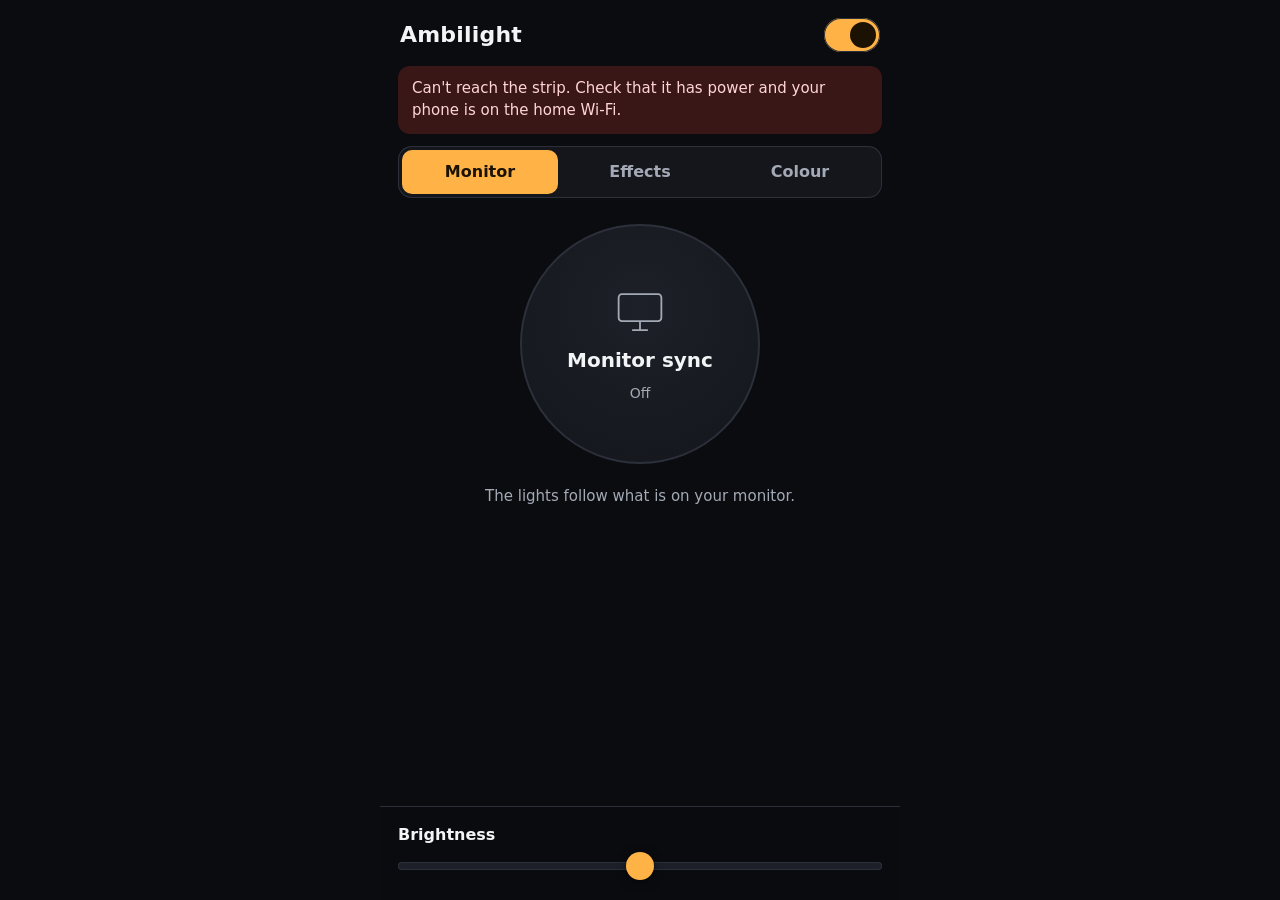
==== board/index.htm @ 8ddd5df8 "Add the phone page that is stored on the WLED board WLED serves /index.htm(.gz) from its own flash, " ====
<!doctype html>
<html lang="en">
<head>
<meta charset="utf-8">
<meta name="viewport" content="width=device-width,initial-scale=1,viewport-fit=cover">
<meta name="color-scheme" content="dark">
<meta name="theme-color" content="#0b0c10">
<meta name="apple-mobile-web-app-capable" content="yes">
<meta name="apple-mobile-web-app-title" content="Ambilight">
<title>Ambilight</title>
<style>
:root{--bg:#0b0c10;--surface:#14161c;--raise:#1d2028;--line:#2b303a;--text:#f3f4f6;--muted:#a3a9b5;
  --accent:#ffb347;--ink:#1b1204;--radius:18px;color-scheme:dark}
*{box-sizing:border-box;-webkit-tap-highlight-color:transparent}
html,body{margin:0;background:var(--bg);color:var(--text);
  font:16px/1.45 -apple-system,BlinkMacSystemFont,"SF Pro Text","Segoe UI",system-ui,sans-serif}
body{min-height:100dvh;max-width:520px;margin:0 auto;padding:env(safe-area-inset-top) 18px 0;
  display:flex;flex-direction:column}
button{font:inherit;color:inherit;cursor:pointer}
:focus-visible{outline:3px solid var(--accent);outline-offset:3px}
.sr{position:absolute;width:1px;height:1px;overflow:hidden;clip:rect(0 0 0 0);white-space:nowrap}

header{display:flex;align-items:center;justify-content:space-between;padding:18px 2px 14px}
h1{margin:0;font-size:22px;font-weight:650;letter-spacing:.2px}
.switch{width:56px;height:34px;border-radius:17px;border:0;background:var(--raise);position:relative;
  box-shadow:inset 0 0 0 1px var(--line);transition:background .2s}
.switch::after{content:"";position:absolute;top:4px;left:4px;width:26px;height:26px;border-radius:50%;
  background:var(--muted);transition:transform .2s,background .2s}
.switch[aria-checked=true]{background:var(--accent)}
.switch[aria-checked=true]::after{transform:translateX(22px);background:var(--ink)}

#banner{margin:0 0 12px;padding:12px 14px;border-radius:12px;background:#3a1717;color:#ffd5d5;font-size:15px}

.tabs{display:grid;grid-template-columns:repeat(3,1fr);gap:4px;padding:4px;border-radius:14px;background:var(--surface);
  box-shadow:inset 0 0 0 1px var(--line)}
.tabs button{min-height:44px;border:0;border-radius:10px;background:transparent;color:var(--muted);font-weight:600}
.tabs button[aria-selected=true]{background:var(--accent);color:var(--ink)}

main{flex:1;padding:26px 0 24px}
section[hidden]{display:none}

/* Monitor */
.hero{display:grid;justify-items:center;gap:22px;text-align:center}
.orb{width:min(64vw,240px);aspect-ratio:1;border-radius:50%;border:2px solid var(--line);
  background:radial-gradient(circle at 50% 35%,var(--raise),var(--surface));display:grid;place-content:center;
  justify-items:center;gap:8px;transition:border-color .25s,box-shadow .25s}
.orb svg{width:54px;height:54px;stroke:var(--muted);fill:none;stroke-width:1.6;transition:stroke .25s}
.orb b{font-size:20px}
.orb small{color:var(--muted);font-size:14px}
.orb[aria-pressed=true]{border-color:var(--accent);box-shadow:0 0 0 7px rgba(255,179,71,.1),0 0 56px rgba(255,179,71,.3)}
.orb[aria-pressed=true] svg{stroke:var(--accent)}
.note{margin:0;color:var(--muted);font-size:15px;max-width:34ch}

/* Effects */
.tiles{list-style:none;margin:0;padding:0;display:grid;grid-template-columns:repeat(2,1fr);gap:10px}
.tile{width:100%;padding:0;border:2px solid transparent;border-radius:var(--radius);background:var(--surface);
  overflow:hidden;text-align:left;box-shadow:inset 0 0 0 1px var(--line)}
.tile i{display:block;height:58px}
.tile span{display:block;padding:10px 12px;font-weight:600}
.tile[aria-pressed=true]{border-color:var(--accent);box-shadow:0 0 24px rgba(255,179,71,.22)}
.sliders{display:grid;gap:4px;margin-top:22px}

/* Colour */
.wheel{position:relative;width:min(78vw,300px);aspect-ratio:1;margin:0 auto;border-radius:50%;touch-action:none;
  background:radial-gradient(circle,#fff 0,rgba(255,255,255,0) 68%),
  conic-gradient(from 90deg,#f00,#ff0,#0f0,#0ff,#00f,#f0f,#f00);box-shadow:0 0 0 1px var(--line)}
.thumb{position:absolute;width:30px;height:30px;margin:-15px 0 0 -15px;border-radius:50%;border:3px solid #fff;
  box-shadow:0 0 0 1.5px rgba(0,0,0,.55),0 4px 12px rgba(0,0,0,.5);pointer-events:none}
.swatches{display:grid;grid-template-columns:repeat(5,1fr);gap:10px;margin-top:26px}
.swatches button{aspect-ratio:1;border-radius:50%;border:2px solid var(--line);min-height:44px}
.swatches button[aria-pressed=true]{border-color:#fff;box-shadow:0 0 0 3px var(--accent)}

/* Sliders */
.field{display:grid;grid-template-columns:1fr auto;align-items:center;gap:2px 12px;padding:6px 0}
.field label{font-weight:600}
.field output{color:var(--muted);font-variant-numeric:tabular-nums}
.field input{grid-column:1/-1}
input[type=range]{-webkit-appearance:none;appearance:none;width:100%;height:36px;background:transparent;margin:0}
input[type=range]::-webkit-slider-runnable-track{height:8px;border-radius:4px;background:var(--raise);box-shadow:inset 0 0 0 1px var(--line)}
input[type=range]::-moz-range-track{height:8px;border-radius:4px;background:var(--raise);box-shadow:inset 0 0 0 1px var(--line)}
input[type=range]::-webkit-slider-thumb{-webkit-appearance:none;width:28px;height:28px;margin-top:-10px;border-radius:50%;
  background:var(--accent);border:0;box-shadow:0 2px 8px rgba(0,0,0,.5)}
input[type=range]::-moz-range-thumb{width:28px;height:28px;border-radius:50%;background:var(--accent);border:0}

.bar{position:sticky;bottom:0;margin:0 -18px;padding:10px 18px calc(10px + env(safe-area-inset-bottom));
  background:rgba(11,12,16,.92);backdrop-filter:blur(12px);-webkit-backdrop-filter:blur(12px);border-top:1px solid var(--line)}
@media (prefers-reduced-motion:reduce){*{transition:none!important}}
</style>
</head>
<body>
<header>
  <h1>Ambilight</h1>
  <button id="power" class="switch" role="switch" aria-checked="true" aria-label="Lights"></button>
</header>

<p id="banner" role="status" hidden></p>

<div class="tabs" role="tablist" aria-label="What the lights show">
  <button role="tab" id="tab-monitor" aria-controls="panel-monitor" aria-selected="true">Monitor</button>
  <button role="tab" id="tab-effects" aria-controls="panel-effects" aria-selected="false" tabindex="-1">Effects</button>
  <button role="tab" id="tab-colour" aria-controls="panel-colour" aria-selected="false" tabindex="-1">Colour</button>
</div>

<main>
  <section id="panel-monitor" role="tabpanel" aria-labelledby="tab-monitor">
    <div class="hero">
      <button id="sync" class="orb" aria-pressed="false" aria-describedby="sync-note">
        <svg viewBox="0 0 48 48" aria-hidden="true"><rect x="5" y="9" width="38" height="24" rx="3"/><path d="M17 41h14M24 33v8"/></svg>
        <b>Monitor sync</b>
        <small id="sync-state" role="status">Off</small>
      </button>
      <p id="sync-note" class="note">The lights follow what is on your monitor.</p>
    </div>
  </section>

  <section id="panel-effects" role="tabpanel" aria-labelledby="tab-effects" hidden>
    <ul id="tiles" class="tiles"></ul>
    <div class="sliders">
      <div class="field"><label for="speed">Speed</label><output id="speed-out" for="speed"></output>
        <input id="speed" type="range" min="0" max="255"></div>
      <div class="field"><label for="intensity">Intensity</label><output id="intensity-out" for="intensity"></output>
        <input id="intensity" type="range" min="0" max="255"></div>
    </div>
  </section>

  <section id="panel-colour" role="tabpanel" aria-labelledby="tab-colour" hidden>
    <div id="wheel" class="wheel" role="slider" tabindex="0" aria-label="Colour: hue and softness"
         aria-valuetext="Warm white"><div id="thumb" class="thumb"></div></div>
    <div id="swatches" class="swatches" role="group" aria-label="Quick colours"></div>
  </section>
</main>

<footer class="bar">
  <div class="field"><label for="bri">Brightness</label><output id="bri-out" for="bri"></output>
    <input id="bri" type="range" min="5" max="255"></div>
</footer>

<script>
"use strict";
const SYNC_PRESET = 1;      // WLED preset "Monitor sync"; the Mac streams while it is active
const POLL_MS = 2000, WAIT_MS = 5000, TOUCH_MS = 2500;
const WARM = [255, 170, 80];

const EFFECTS = [
  {fx: 63,  name: "Pride",      sx: 128, ix: 128, look: "linear-gradient(90deg,#ff6b6b,#ffd166,#6bff9e,#6bc8ff,#b46bff)"},
  {fx: 67,  name: "Colorwaves", sx: 100, ix: 128, look: "linear-gradient(90deg,#ff7a59,#ffb36b,#7aa2ff,#b07aff)"},
  {fx: 38,  name: "Aurora",     sx: 90,  ix: 128, look: "linear-gradient(90deg,#2dd4a3,#3b82f6,#a855f7)"},
  {fx: 101, name: "Pacifica",   sx: 100, ix: 128, look: "linear-gradient(90deg,#0ea5e9,#14b8a6,#1e3a8a)"},
  {fx: 75,  name: "Lake",       sx: 80,  ix: 128, look: "linear-gradient(90deg,#1d4ed8,#22d3ee,#0f766e)"},
  {fx: 2,   name: "Breathe",    sx: 80,  ix: 128, look: "radial-gradient(circle,#ffd9a0,#3a2a12)"},
  {fx: 88,  name: "Candle",     sx: 96,  ix: 224, look: "linear-gradient(0deg,#ffd27a,#ff7a1a,#5a1d00)"},
  {fx: 66,  name: "Fire",       sx: 130, ix: 160, look: "linear-gradient(0deg,#fff2a0,#ff8a1a,#d1300a,#3b0a05)"},
  {fx: 80,  name: "Twinkle",    sx: 100, ix: 128, look: "radial-gradient(circle at 20% 30%,#fff 0 2px,transparent 3px),radial-gradient(circle at 70% 60%,#fff 0 2px,transparent 3px),radial-gradient(circle at 45% 80%,#9cf 0 2px,transparent 3px),#101a3a"},
  {fx: 97,  name: "Plasma",     sx: 100, ix: 128, look: "linear-gradient(135deg,#ff3cac,#784ba0,#2b86c5)"},
  {fx: 9,   name: "Rainbow",    sx: 100, ix: 128, look: "linear-gradient(90deg,#f00,#ffa500,#ff0,#0f0,#0ff,#00f,#f0f)"},
  {fx: 76,  name: "Meteor",     sx: 128, ix: 128, look: "linear-gradient(90deg,#0b0c10,#fff 82%,#7fe)"},
];
const SWATCHES = [
  ["Warm white", WARM], ["Soft white", [255, 214, 170]], ["White", [255, 255, 255]], ["Red", [255, 40, 30]],
  ["Orange", [255, 120, 0]], ["Yellow", [255, 220, 0]], ["Green", [30, 230, 90]], ["Cyan", [0, 200, 255]],
  ["Blue", [40, 80, 255]], ["Purple", [170, 60, 255]],
];

const $ = id => document.getElementById(id);
let state = null, info = null, tab = null, waitingSince = null, touchedAt = 0;
let last = load();

/* ---------- talking to the board ---------- */
let inflight = false, pending = null;

function queue(top, seg) {
  pending = pending || {top: {}, seg: {}};
  Object.assign(pending.top, top);
  Object.assign(pending.seg, seg || {});
  flush();
}

async function post(payload) {
  const res = await fetch("/json/state", {method: "POST", headers: {"Content-Type": "application/json"},
    body: JSON.stringify(payload)});
  if (!res.ok) throw new Error(String(res.status));
}

async function flush() {
  if (inflight || !pending) return;
  const {top, seg} = pending;
  pending = null;
  const payload = Object.assign({}, top);
  if (Object.keys(seg).length) payload.seg = [Object.assign({id: 0}, seg)];
  inflight = true;
  try { await post(payload); showBanner(false); }
  catch (err) { showBanner(true); }
  finally { inflight = false; if (pending) setTimeout(flush, 70); }
}

async function poll() {
  try {
    const res = await fetch("/json/si", {cache: "no-store"});
    if (!res.ok) throw new Error(String(res.status));
    const data = await res.json();
    state = data.state; info = data.info;
    showBanner(false);
    render();
  } catch (err) { showBanner(true); }
  clearTimeout(poll.timer);
  if (!document.hidden) poll.timer = setTimeout(poll, POLL_MS);
}

function showBanner(down) {
  const el = $("banner");
  el.hidden = !down;
  if (down) el.textContent = "Can't reach the strip. Check that it has power and your phone is on the home Wi-Fi.";
}

/* ---------- remembered look, used when monitor sync is switched off ---------- */
function load() {
  try { return Object.assign({fx: 0, sx: 128, ix: 128, rgb: WARM}, JSON.parse(localStorage.getItem("ambilight") || "{}")); }
  catch (err) { return {fx: 0, sx: 128, ix: 128, rgb: WARM}; }
}
function remember(change) {
  last = Object.assign(last, change);
  try { localStorage.setItem("ambilight", JSON.stringify(last)); } catch (err) { /* private mode: fine */ }
}
function touch() { touchedAt = Date.now(); }
const recentlyTouched = () => Date.now() - touchedAt < TOUCH_MS;

/* ---------- actions ---------- */
function runEffect(e) {
  touch();
  remember({fx: e.fx, sx: e.sx, ix: e.ix});
  queue({on: true, lor: 1}, {fx: e.fx, sx: e.sx, ix: e.ix, pal: 0});
  $("speed").value = e.sx; $("intensity").value = e.ix;
  outputs();
}

function runColour(rgb) {
  touch();
  remember({fx: 0, rgb});
  queue({on: true, lor: 1}, {fx: 0, col: [rgb]});
}

async function toggleSync() {
  touch();
  if (state && state.ps === SYNC_PRESET) {
    queue({on: true, lor: 1}, {fx: last.fx, sx: last.sx, ix: last.ix, pal: 0, col: [last.rgb]});
    return;
  }
  waitingSince = Date.now();      // the wait for the Mac starts at the tap, not at the next poll
  try { await post({on: true, ps: SYNC_PRESET}); poll(); }
  catch (err) { showBanner(true); }
}

/* ---------- drawing ---------- */
function render() {
  const seg = (state.seg && state.seg[0]) || {};
  const syncing = state.ps === SYNC_PRESET;
  $("power").setAttribute("aria-checked", String(!!state.on));

  if (tab === null) selectTab(syncing ? "monitor" : seg.fx ? "effects" : "colour");
  if (!recentlyTouched()) {
    $("bri").value = state.bri;
    $("speed").value = seg.sx ?? 128;
    $("intensity").value = seg.ix ?? 128;
    if (!syncing && !seg.fx && seg.col && seg.col[0]) placeThumb(seg.col[0]);
  }
  outputs();

  $("sync").setAttribute("aria-pressed", String(syncing));
  syncText(syncing);
  document.querySelectorAll(".tile").forEach(t =>
    t.setAttribute("aria-pressed", String(!syncing && Number(t.dataset.fx) === seg.fx)));
}

function syncText(syncing) {
  const label = $("sync-state"), note = $("sync-note");
  if (!syncing) {
    if (!recentlyTouched()) waitingSince = null;   // a poll just after a tap can still be stale
    label.textContent = "Off";
    note.textContent = "The lights follow what is on your monitor.";
  } else if (info && info.live) {
    waitingSince = null;
    label.textContent = "Following your monitor";
    note.textContent = "Pick an effect or a colour to stop.";
  } else {
    waitingSince = waitingSince || Date.now();
    const late = Date.now() - waitingSince > WAIT_MS;
    label.textContent = late ? "Waiting for your Mac" : "Connecting…";
    note.textContent = late ? "Your Mac needs to be on and running Ambilight. Until then the strip glows a soft warm white."
      : "Starting up…";
  }
}

function outputs() {
  $("bri-out").textContent = Math.round($("bri").value / 2.55) + "%";
  $("speed-out").textContent = $("speed").value;
  $("intensity-out").textContent = $("intensity").value;
}

function selectTab(name) {
  tab = name;
  for (const id of ["monitor", "effects", "colour"]) {
    const on = id === name;
    $("tab-" + id).setAttribute("aria-selected", String(on));
    $("tab-" + id).tabIndex = on ? 0 : -1;
    $("panel-" + id).hidden = !on;
  }
}

/* ---------- building the page ---------- */
function buildTiles() {
  const list = $("tiles");
  for (const e of EFFECTS) {
    const item = document.createElement("li"), btn = document.createElement("button");
    btn.className = "tile"; btn.dataset.fx = e.fx; btn.setAttribute("aria-pressed", "false");
    const swatch = document.createElement("i"), name = document.createElement("span");
    swatch.style.background = e.look; swatch.setAttribute("aria-hidden", "true");
    name.textContent = e.name;
    btn.append(swatch, name);
    btn.addEventListener("click", () => runEffect(e));
    item.append(btn); list.append(item);
  }
}

function buildSwatches() {
  for (const [name, rgb] of SWATCHES) {
    const btn = document.createElement("button");
    btn.style.background = `rgb(${rgb})`; btn.setAttribute("aria-label", name); btn.setAttribute("aria-pressed", "false");
    btn.addEventListener("click", () => { placeThumb(rgb); runColour(rgb); markSwatch(rgb); });
    $("swatches").append(btn);
  }
}

function markSwatch(rgb) {
  [...$("swatches").children].forEach((btn, i) =>
    btn.setAttribute("aria-pressed", String(SWATCHES[i][1].join() === rgb.join())));
}

/* ---------- colour wheel: angle is hue, distance from the centre is softness ---------- */
function hsvToRgb(h, s) {
  const k = n => (n + h / 60) % 6, f = n => 1 - s * Math.max(0, Math.min(k(n), 4 - k(n), 1));
  return [f(5), f(3), f(1)].map(v => Math.round(v * 255));
}
function rgbToHs(rgb) {
  const [r, g, b] = rgb.map(v => v / 255), max = Math.max(r, g, b), d = max - Math.min(r, g, b);
  let h = 0;
  if (d) h = max === r ? ((g - b) / d + 6) % 6 : max === g ? (b - r) / d + 2 : (r - g) / d + 4;
  return [h * 60, max ? d / max : 0];
}
function placeThumb(rgb) {
  const [h, s] = rgbToHs(rgb), angle = h * Math.PI / 180, r = s * 50;
  $("thumb").style.left = 50 + r * Math.cos(angle) + "%";
  $("thumb").style.top = 50 + r * Math.sin(angle) + "%";
  $("thumb").style.background = `rgb(${rgb})`;
  $("wheel").setAttribute("aria-valuetext", `Red ${rgb[0]}, green ${rgb[1]}, blue ${rgb[2]}`);
}
function wheelAt(event) {
  const box = $("wheel").getBoundingClientRect();
  const dx = (event.clientX - box.left) / box.width * 2 - 1, dy = (event.clientY - box.top) / box.height * 2 - 1;
  const hue = (Math.atan2(dy, dx) * 180 / Math.PI + 360) % 360, soft = Math.min(1, Math.hypot(dx, dy));
  const rgb = hsvToRgb(hue, soft);
  placeThumb(rgb); runColour(rgb); markSwatch(rgb);
}
function bindWheel() {
  const wheel = $("wheel");
  wheel.addEventListener("pointerdown", e => { wheel.setPointerCapture(e.pointerId); wheelAt(e); });
  wheel.addEventListener("pointermove", e => { if (wheel.hasPointerCapture(e.pointerId)) wheelAt(e); });
  wheel.addEventListener("keydown", e => {
    const step = {ArrowLeft: -12, ArrowDown: -12, ArrowRight: 12, ArrowUp: 12}[e.key];
    if (!step) return;
    e.preventDefault();
    const [h, s] = rgbToHs(last.rgb), rgb = hsvToRgb((h + step + 360) % 360, Math.max(s, .6));
    placeThumb(rgb); runColour(rgb);
  });
}

function bindTabs() {
  const names = ["monitor", "effects", "colour"];
  names.forEach(name => {
    $("tab-" + name).addEventListener("click", () => selectTab(name));
    $("tab-" + name).addEventListener("keydown", e => {
      const move = {ArrowRight: 1, ArrowLeft: -1}[e.key];
      if (!move) return;
      const next = names[(names.indexOf(name) + move + names.length) % names.length];
      selectTab(next); $("tab-" + next).focus();
    });
  });
}

function bindControls() {
  $("power").addEventListener("click", () => { touch(); queue({on: !(state && state.on)}); });
  $("sync").addEventListener("click", toggleSync);
  $("bri").addEventListener("input", () => { touch(); outputs(); queue({bri: Number($("bri").value)}); });
  $("speed").addEventListener("input", () => { touch(); remember({sx: Number($("speed").value)}); outputs(); queue({lor: 1}, {sx: Number($("speed").value)}); });
  $("intensity").addEventListener("input", () => { touch(); remember({ix: Number($("intensity").value)}); outputs(); queue({lor: 1}, {ix: Number($("intensity").value)}); });
  document.addEventListener("visibilitychange", () => { if (!document.hidden) poll(); });
}

buildTiles(); buildSwatches(); bindWheel(); bindTabs(); bindControls();
placeThumb(last.rgb);
poll();
</script>
</body>
</html>
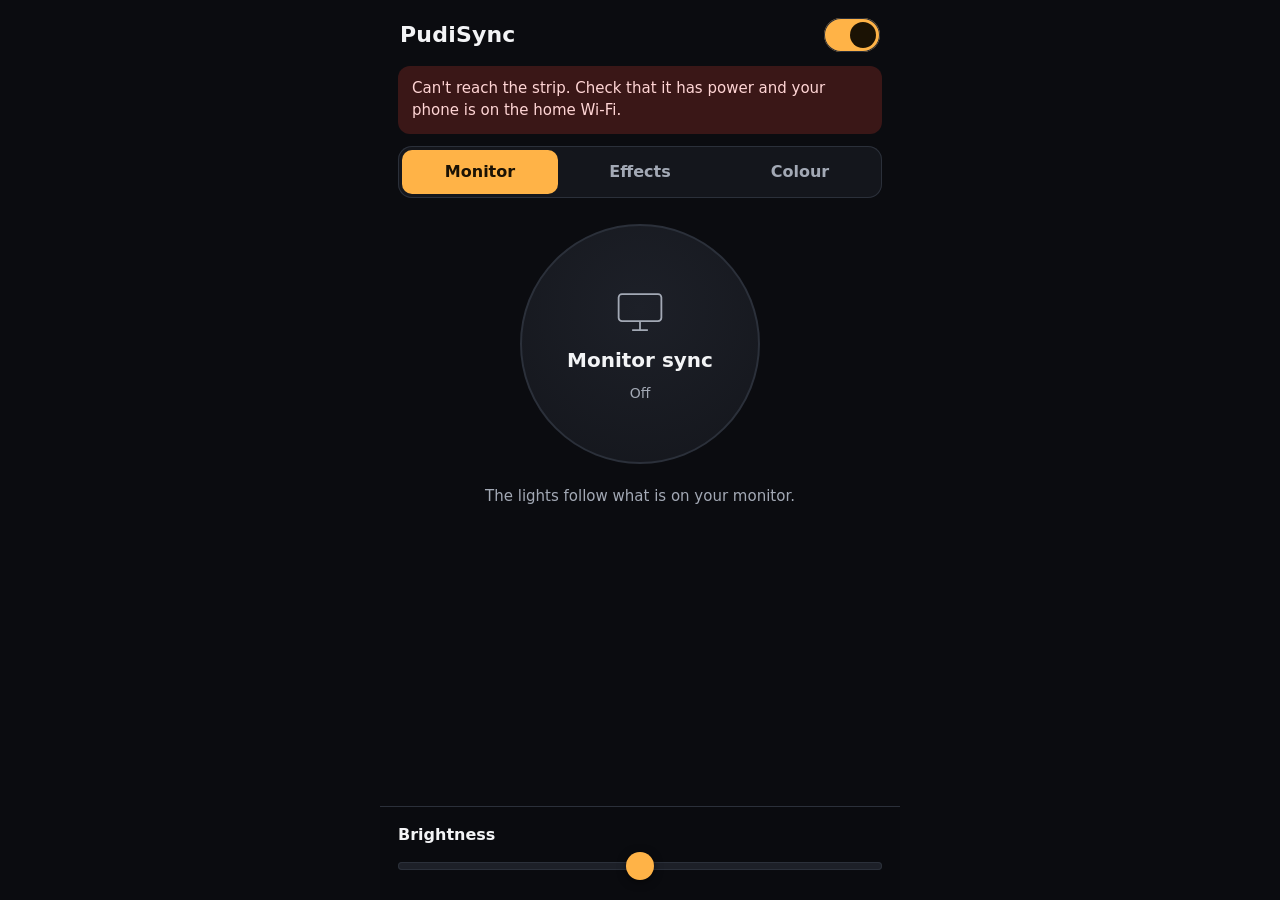
==== commit 771288cd: "Rename the product to PudiSync Everywhere a person sees the name: the phone page's manifest and icon" ====
--- a/board/index.htm
+++ b/board/index.htm
@@ -6,8 +6,8 @@
 <meta name="color-scheme" content="dark">
 <meta name="theme-color" content="#0b0c10">
 <meta name="apple-mobile-web-app-capable" content="yes">
-<meta name="apple-mobile-web-app-title" content="Ambilight">
-<title>Ambilight</title>
+<meta name="apple-mobile-web-app-title" content="PudiSync">
+<title>PudiSync</title>
 <style>
 :root{--bg:#0b0c10;--surface:#14161c;--raise:#1d2028;--line:#2b303a;--text:#f3f4f6;--muted:#a3a9b5;
   --accent:#ffb347;--ink:#1b1204;--radius:18px;color-scheme:dark}
@@ -89,7 +89,7 @@
 </head>
 <body>
 <header>
-  <h1>Ambilight</h1>
+  <h1>PudiSync</h1>
   <button id="power" class="switch" role="switch" aria-checked="true" aria-label="Lights"></button>
 </header>
 
@@ -138,7 +138,7 @@
 <script>
 "use strict";
 const SYNC_PRESET = 1;      // WLED preset "Monitor sync"; the Mac streams while it is active
-const POLL_MS = 2000, WAIT_MS = 5000, TOUCH_MS = 2500;
+const POLL_MS = 2000, WAIT_MS = 5000, TOUCH_MS = 2500, RETRY_MS = 2500, GIVE_UP_MS = 60000, TIMEOUT_MS = 4000;
 const WARM = [255, 170, 80];
 
 const EFFECTS = [
@@ -163,6 +163,7 @@
 
 const $ = id => document.getElementById(id);
 let state = null, info = null, tab = null, waitingSince = null, touchedAt = 0;
+let wantSync = false, wantSince = 0, lastTry = 0;     // a monitor sync request the board has not confirmed yet
 let last = load();
 
 /* ---------- talking to the board ---------- */
@@ -175,8 +176,17 @@
   flush();
 }
 
+/* A board that has dropped off Wi-Fi, or a phone on mobile data, never refuses
+   the connection: without a deadline the page keeps showing the old state. */
+async function ask(url, options) {
+  const abort = new AbortController();
+  const timer = setTimeout(() => abort.abort(), TIMEOUT_MS);
+  try { return await fetch(url, Object.assign({}, options, {signal: abort.signal})); }
+  finally { clearTimeout(timer); }
+}
+
 async function post(payload) {
-  const res = await fetch("/json/state", {method: "POST", headers: {"Content-Type": "application/json"},
+  const res = await ask("/json/state", {method: "POST", headers: {"Content-Type": "application/json"},
     body: JSON.stringify(payload)});
   if (!res.ok) throw new Error(String(res.status));
 }
@@ -195,7 +205,7 @@
 
 async function poll() {
   try {
-    const res = await fetch("/json/si", {cache: "no-store"});
+    const res = await ask("/json/si", {cache: "no-store"});
     if (!res.ok) throw new Error(String(res.status));
     const data = await res.json();
     state = data.state; info = data.info;
@@ -226,7 +236,7 @@
 
 /* ---------- actions ---------- */
 function runEffect(e) {
-  touch();
+  touch(); wantSync = false;
   remember({fx: e.fx, sx: e.sx, ix: e.ix});
   queue({on: true, lor: 1}, {fx: e.fx, sx: e.sx, ix: e.ix, pal: 0});
   $("speed").value = e.sx; $("intensity").value = e.ix;
@@ -234,7 +244,7 @@
 }
 
 function runColour(rgb) {
-  touch();
+  touch(); wantSync = false;
   remember({fx: 0, rgb});
   queue({on: true, lor: 1}, {fx: 0, col: [rgb]});
 }
@@ -245,9 +255,27 @@
     queue({on: true, lor: 1}, {fx: last.fx, sx: last.sx, ix: last.ix, pal: 0, col: [last.rgb]});
     return;
   }
-  waitingSince = Date.now();      // the wait for the Mac starts at the tap, not at the next poll
-  try { await post({on: true, ps: SYNC_PRESET}); poll(); }
-  catch (err) { showBanner(true); }
+  waitingSince = wantSince = Date.now();      // the wait for the Mac starts at the tap
+  wantSync = true;
+  await sendSync();
+}
+
+async function sendSync() {
+  lastTry = Date.now();
+  try { await post({on: true, ps: SYNC_PRESET}); showBanner(false); poll(); }
+  catch (err) { showBanner(true); }     // ensureSync tries again
+}
+
+/* A tap on Monitor sync is a request, not a one-shot command: until the board
+   reports the sync preset, keep asking (a Wi-Fi blip, a busy board). The Mac
+   side needs no retry from here, since it starts streaming by itself whenever
+   the board is in the sync preset. */
+function ensureSync() {
+  if (!wantSync || !state) return;
+  if (state.ps === SYNC_PRESET) { wantSync = false; return; }
+  const waited = Date.now() - wantSince;
+  if (waited > GIVE_UP_MS) { wantSync = false; return; }
+  if (Date.now() - lastTry >= RETRY_MS) sendSync();
 }
 
 /* ---------- drawing ---------- */
@@ -265,8 +293,9 @@
   }
   outputs();
 
-  $("sync").setAttribute("aria-pressed", String(syncing));
-  syncText(syncing);
+  ensureSync();
+  $("sync").setAttribute("aria-pressed", String(syncing || wantSync));
+  syncText(syncing || wantSync);
   document.querySelectorAll(".tile").forEach(t =>
     t.setAttribute("aria-pressed", String(!syncing && Number(t.dataset.fx) === seg.fx)));
 }
@@ -285,7 +314,7 @@
     waitingSince = waitingSince || Date.now();
     const late = Date.now() - waitingSince > WAIT_MS;
     label.textContent = late ? "Waiting for your Mac" : "Connecting…";
-    note.textContent = late ? "Your Mac needs to be on and running Ambilight. Until then the strip glows a soft warm white."
+    note.textContent = late ? "Your Mac needs to be on and running PudiSync. Sync will start by itself the moment it is ready; until then the strip glows a soft warm white."
       : "Starting up…";
   }
 }
@@ -393,6 +422,8 @@
   $("speed").addEventListener("input", () => { touch(); remember({sx: Number($("speed").value)}); outputs(); queue({lor: 1}, {sx: Number($("speed").value)}); });
   $("intensity").addEventListener("input", () => { touch(); remember({ix: Number($("intensity").value)}); outputs(); queue({lor: 1}, {ix: Number($("intensity").value)}); });
   document.addEventListener("visibilitychange", () => { if (!document.hidden) poll(); });
+  window.addEventListener("online", poll);
+  window.addEventListener("pageshow", event => { if (event.persisted) poll(); });
 }
 
 buildTiles(); buildSwatches(); bindWheel(); bindTabs(); bindControls();
